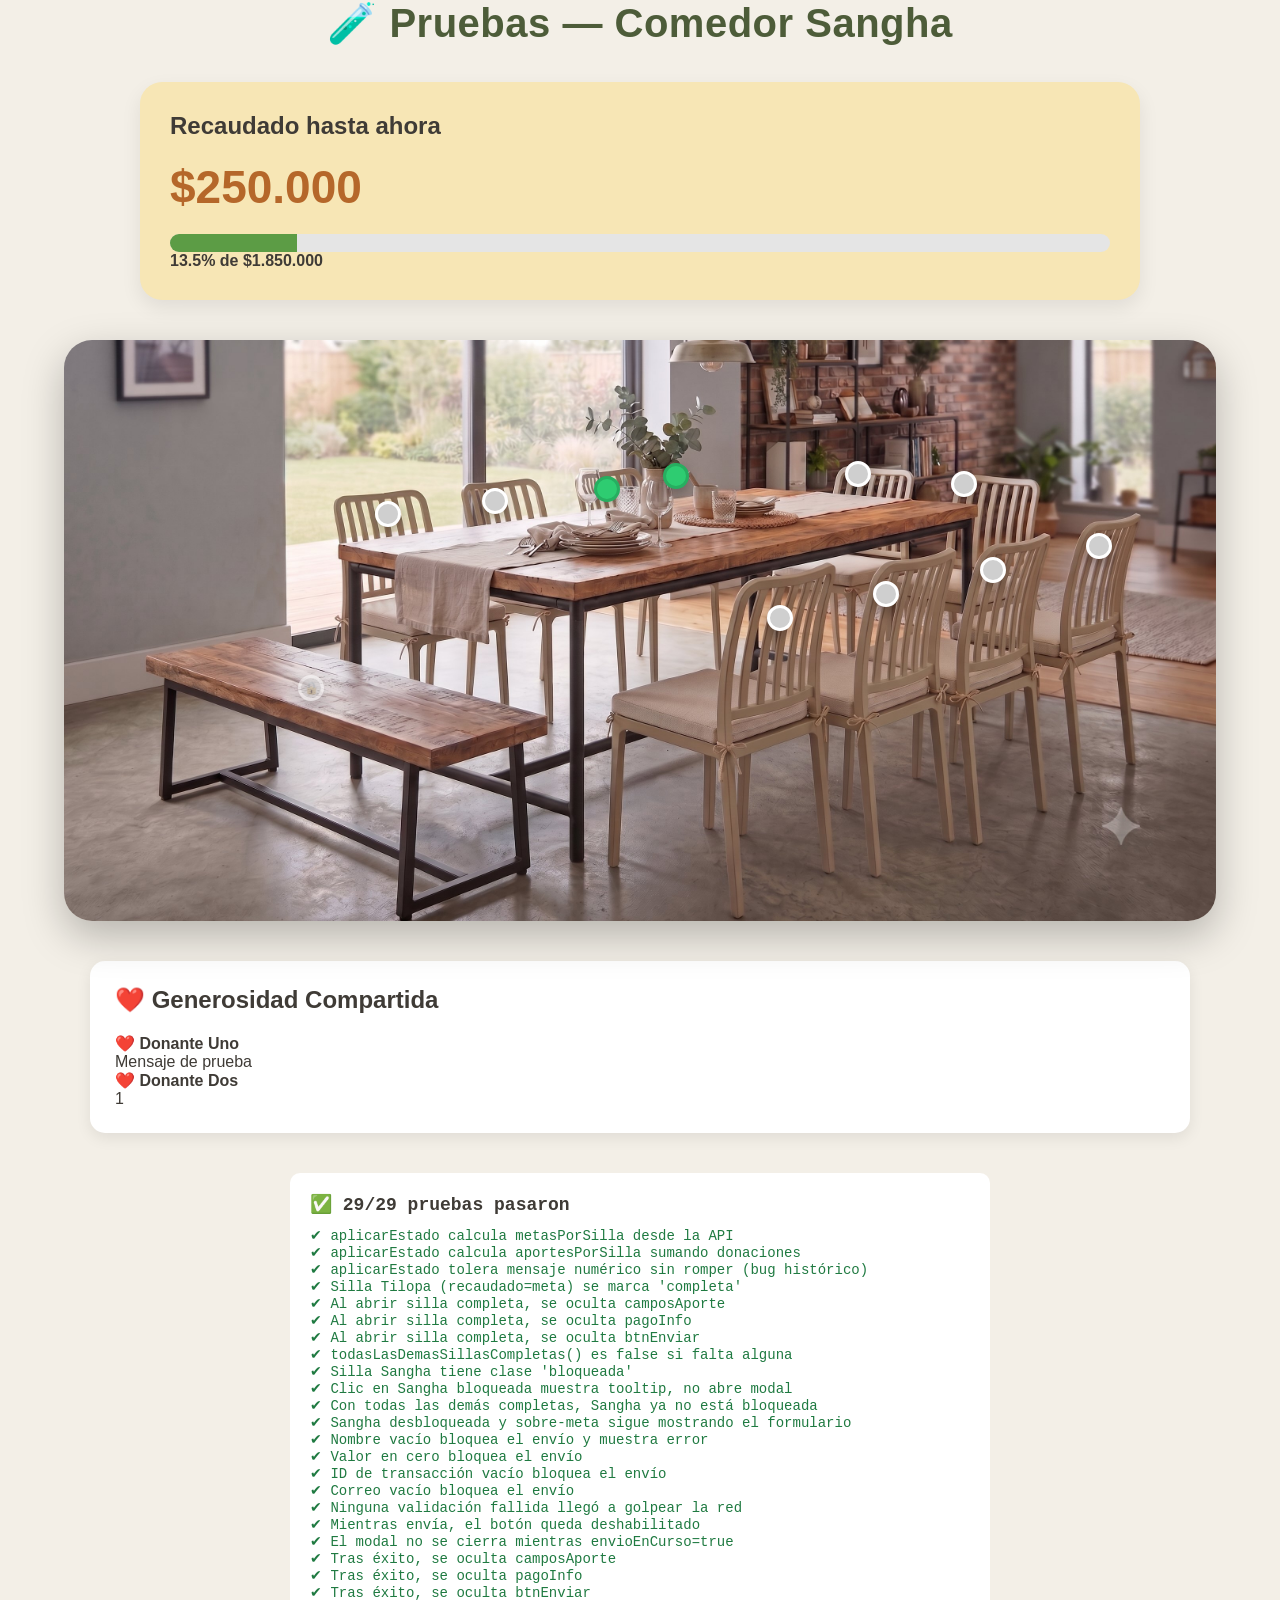
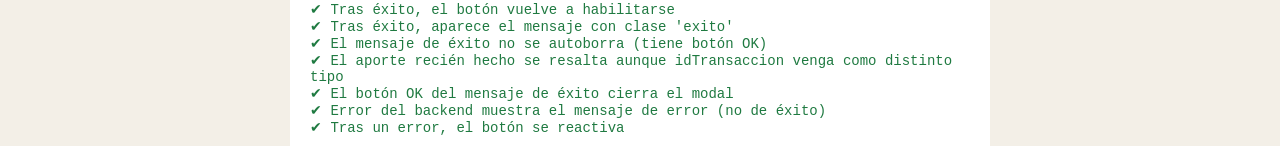
==== tests.html @ 8f247d3e "Agrega arnés de pruebas de regresión (sin dependencias, corre en el navegador) No hay Node/npm en es" ====
<!DOCTYPE html>
<html lang="es">

<head>

    <meta charset="UTF-8">
    <title>Pruebas — Comedor Sangha</title>

    <link rel="stylesheet" href="styles.css">

    <style>
        #resultadosPruebas{
            max-width:700px;
            margin:20px auto;
            font-family:monospace;
            font-size:14px;
            background:white;
            padding:20px;
            border-radius:10px;
        }
        .prueba-ok{ color:#1f7a41; }
        .prueba-fail{ color:#a3312a; font-weight:bold; }
        #resumenPruebas{
            font-size:18px;
            font-weight:bold;
            margin-bottom:12px;
        }
    </style>

</head>

<body>

    <div id="overlayCargaPagina" class="overlay-carga-pagina visible">
        <div class="spinner-grande"></div>
    </div>

    <header>
        <h1>🧪 Pruebas — Comedor Sangha</h1>
    </header>

    <section class="resumen">
        <h2>Recaudado hasta ahora</h2>
        <div id="dineroTotal" class="dinero">$0</div>
        <div class="barra"><div id="barraProgreso" class="barra-interna"></div></div>
        <div id="porcentajeGeneral">0% de $1.850.000</div>
    </section>

    <main id="contenedorComedor" class="contenedor-comedor">
        <img src="assets/comedor.jpg" class="foto-comedor" alt="Comedor">
        <div id="chairLayer"></div>
    </main>

    <div id="modal" class="modal">
        <div class="modal-card">
            <div class="modal-cabecera">
                <span id="cerrarModal" class="cerrar">&times;</span>
                <h2 id="tituloModal"></h2>
            </div>
            <div id="modalCuerpo" class="modal-cuerpo">
                <div id="mensajeEstado" class="mensaje-estado"></div>
                <p id="textoModal"></p>
                <div id="listaAportesModal" class="lista-aportes-modal"></div>
                <div id="pagoInfo" class="pago-info">
                    <img src="assets/qr-brebe-cowfundingmde.jpeg" alt="QR" class="qr-pago">
                    <div class="datos-pago">
                        <span class="llave-etiqueta">Llave Bre-B</span>
                        <span class="llave-pago">@cowfundingmde</span>
                        <p class="descripcion-pago">Escanea el QR o copia la llave.</p>
                    </div>
                </div>
                <div id="camposAporte">
                    <input id="nombre" type="text" placeholder="Tu nombre *" required>
                    <input id="valor" type="number" placeholder="Valor del aporte (COP) *" required>
                    <textarea id="mensaje" placeholder="Mensaje (opcional)"></textarea>
                    <input id="idTransaccion" type="text" placeholder="ID de la transacción *" required>
                    <input id="email" type="email" placeholder="Tu correo *" required>
                </div>
            </div>
            <button id="btnEnviar">❤️ Reservar aporte</button>
            <div id="overlayCarga" class="overlay-carga"><div class="spinner-grande"></div></div>
        </div>
    </div>

    <section class="generosidad">
        <h2>❤️ Generosidad Compartida</h2>
        <div id="listaDonantes">Aún no hay aportes registrados.</div>
    </section>

    <div id="resultadosPruebas">Cargando pruebas...</div>

    <script>
        // ===============================
        // MOCK DE fetch — evita llamadas reales a Apps Script.
        // Las pruebas configuran window.__mockPost antes de simular un envío.
        // ===============================

        window.__mockEstadoInicial = {
            recaudado: 250000,
            meta: 1850000,
            metas: {
                "Silla Tilopa": 125000,
                "Silla Naropa": 125000,
                "Silla Saraha": 125000,
                "Silla Nagarjuna": 125000,
                "Silla Virupa": 125000,
                "Silla Kanhapa": 125000,
                "Silla Kukuripa": 125000,
                "Silla Lakshminkara": 125000,
                "Silla Sukhasiddhi": 125000,
                "Silla Niguma": 125000,
                "Silla Sangha": 600000
            },
            donaciones: [
                { silla:"Silla Tilopa", nombre:"Donante Uno", valor:125000, idTransaccion:"AAA1", mensaje:"Mensaje de prueba", email:"uno@test.com" },
                { silla:"Silla Naropa", nombre:"Donante Dos", valor:125000, idTransaccion:12345, mensaje:1, email:"dos@test.com" }
            ]
        };

        window.__mockPost = null; // las pruebas lo asignan antes de simular btnEnviar.click()

        window.__llamadasFetch = [];

        window.fetch = function(url, opciones){
            window.__llamadasFetch.push({ url, opciones });

            const esPost = opciones && opciones.method === "POST";

            if (!esPost) {
                return Promise.resolve({
                    json: () => Promise.resolve(window.__mockEstadoInicial),
                    text: () => Promise.resolve(JSON.stringify(window.__mockEstadoInicial))
                });
            }

            const respuesta = window.__mockPost || { ok: true, mensaje: "Reserva registrada correctamente" };

            // Demora artificial para poder probar el estado "enviando..." de forma confiable
            return new Promise(resolve => {
                setTimeout(() => {
                    resolve({
                        text: () => Promise.resolve(JSON.stringify(respuesta))
                    });
                }, 200);
            });
        };
    </script>

    <script src="data.js"></script>
    <script src="script.js"></script>

    <script>
        // ===============================
        // ARNÉS DE PRUEBAS (sin dependencias externas)
        // ===============================

        const resultados = [];

        function assert(nombre, condicion, detalle){
            resultados.push({ nombre, ok: !!condicion, detalle: detalle || "" });
        }

        function chairPorNombre(nombre){
            return Array.from(document.querySelectorAll(".chair"))
                .find(c => c.querySelector("span").textContent === nombre);
        }

        function llenarCampos(datos){
            document.getElementById("nombre").value = datos.nombre || "";
            document.getElementById("valor").value = datos.valor || "";
            document.getElementById("mensaje").value = datos.mensaje || "";
            document.getElementById("idTransaccion").value = datos.idTransaccion || "";
            document.getElementById("email").value = datos.email || "";
        }

        function esperar(ms){
            return new Promise(r => setTimeout(r, ms));
        }

        async function correrPruebas(){

            // Esperamos a que cargue el estado inicial (mock, instantáneo pero async)
            await esperar(300);

            // ---- 1. aplicarEstado pobló correctamente los mapas ----
            assert(
                "aplicarEstado calcula metasPorSilla desde la API",
                metasPorSilla["Silla Tilopa"] === 125000 && metasPorSilla["Silla Sangha"] === 600000,
                JSON.stringify(metasPorSilla)
            );

            assert(
                "aplicarEstado calcula aportesPorSilla sumando donaciones",
                aportesPorSilla["Silla Tilopa"] === 125000 && aportesPorSilla["Silla Naropa"] === 125000,
                JSON.stringify(aportesPorSilla)
            );

            assert(
                "aplicarEstado tolera mensaje numérico sin romper (bug histórico)",
                document.getElementById("dineroTotal").textContent.includes("250.000"),
                document.getElementById("dineroTotal").textContent
            );

            // ---- 2. Silla completa oculta form/QR/botón ----
            const tilopa = chairPorNombre("Silla Tilopa");
            assert("Silla Tilopa (recaudado=meta) se marca 'completa'", tilopa.classList.contains("completa"));

            tilopa.click();
            assert("Al abrir silla completa, se oculta camposAporte", camposAporte.style.display === "none");
            assert("Al abrir silla completa, se oculta pagoInfo", pagoInfo.style.display === "none");
            assert("Al abrir silla completa, se oculta btnEnviar", btnEnviar.style.display === "none");
            cerrarModalCompleto();

            // ---- 3. Silla Sangha bloqueada mientras no todas las demás estén completas ----
            assert(
                "todasLasDemasSillasCompletas() es false si falta alguna",
                todasLasDemasSillasCompletas() === false
            );

            const sangha = chairPorNombre("Silla Sangha");
            assert("Silla Sangha tiene clase 'bloqueada'", sangha.classList.contains("bloqueada"));

            sangha.click();
            assert(
                "Clic en Sangha bloqueada muestra tooltip, no abre modal",
                document.querySelector(".sangha-tooltip") !== null && modal.style.display !== "flex"
            );
            cerrarTooltipSangha();

            // ---- 4. Silla Sangha desbloqueada nunca oculta el formulario, sin límite ----
            chairs.forEach(c => {
                if (c.nombre !== "Silla Sangha") aportesPorSilla[c.nombre] = metasPorSilla[c.nombre];
            });
            aportesPorSilla["Silla Sangha"] = 5000000; // muy por encima de su meta
            dibujarSillas();

            assert(
                "Con todas las demás completas, Sangha ya no está bloqueada",
                todasLasDemasSillasCompletas() === true
            );

            const sanghaDesbloqueada = chairPorNombre("Silla Sangha");
            sanghaDesbloqueada.click();
            assert(
                "Sangha desbloqueada y sobre-meta sigue mostrando el formulario",
                camposAporte.style.display === "block" && btnEnviar.style.display === "block"
            );
            cerrarModalCompleto();

            // ---- 5. Validaciones del formulario (sin llamar a fetch) ----
            const llamadasAntes = window.__llamadasFetch.length;

            const saraha = chairPorNombre("Silla Saraha");
            saraha.click();

            llenarCampos({ nombre:"", valor:"1000", idTransaccion:"X", email:"a@a.com" });
            btnEnviar.click();
            assert(
                "Nombre vacío bloquea el envío y muestra error",
                mensajeEstado.className.includes("error") && mensajeEstado.textContent.includes("nombre")
            );

            llenarCampos({ nombre:"Ana", valor:"0", idTransaccion:"X", email:"a@a.com" });
            btnEnviar.click();
            assert(
                "Valor en cero bloquea el envío",
                mensajeEstado.className.includes("error") && mensajeEstado.textContent.includes("valor")
            );

            llenarCampos({ nombre:"Ana", valor:"1000", idTransaccion:"", email:"a@a.com" });
            btnEnviar.click();
            assert(
                "ID de transacción vacío bloquea el envío",
                mensajeEstado.className.includes("error") && mensajeEstado.textContent.includes("transacción")
            );

            llenarCampos({ nombre:"Ana", valor:"1000", idTransaccion:"X", email:"" });
            btnEnviar.click();
            assert(
                "Correo vacío bloquea el envío",
                mensajeEstado.className.includes("error") && mensajeEstado.textContent.includes("correo")
            );

            assert(
                "Ninguna validación fallida llegó a golpear la red",
                window.__llamadasFetch.length === llamadasAntes
            );

            // ---- 6. Envío exitoso: oculta form/QR/botón, sube el scroll, resalta el aporte propio ----
            window.__mockPost = Object.assign({
                ok: true,
                mensaje: "Reserva registrada correctamente"
            }, window.__mockEstadoInicial, {
                recaudado: 251000,
                donaciones: window.__mockEstadoInicial.donaciones.concat([{
                    silla: "Silla Saraha",
                    nombre: "Ana",
                    valor: 1000,
                    idTransaccion: "99999999", // simula lo que Sheets guardaría como texto
                    mensaje: "",
                    email: "a@a.com"
                }])
            });

            llenarCampos({ nombre:"Ana", valor:"1000", idTransaccion:"99999999", email:"a@a.com" });
            btnEnviar.click();

            await esperar(50);
            assert("Mientras envía, el botón queda deshabilitado", btnEnviar.disabled === true);

            // Intento de cierre durante el envío: no debe cerrar
            cerrarModalCompleto();
            assert("El modal no se cierra mientras envioEnCurso=true", modal.style.display === "flex");

            await esperar(400);

            assert("Tras éxito, se oculta camposAporte", camposAporte.style.display === "none");
            assert("Tras éxito, se oculta pagoInfo", pagoInfo.style.display === "none");
            assert("Tras éxito, se oculta btnEnviar", btnEnviar.style.display === "none");
            assert("Tras éxito, el botón vuelve a habilitarse", btnEnviar.disabled === false);
            assert("Tras éxito, aparece el mensaje con clase 'exito'", mensajeEstado.className.includes("exito"));
            assert("El mensaje de éxito no se autoborra (tiene botón OK)", !!document.querySelector(".btn-ok-mensaje"));

            const propio = document.querySelector(".item-donacion.aporte-propio");
            assert(
                "El aporte recién hecho se resalta aunque idTransaccion venga como distinto tipo",
                propio !== null && propio.textContent.includes("¡Tu aporte!")
            );

            // El OK debe cerrar el modal completo
            document.querySelector(".btn-ok-mensaje").click();
            assert("El botón OK del mensaje de éxito cierra el modal", modal.style.display === "none");

            // ---- 7. Respuesta de error del backend también refresca el estado ----
            const virupa = chairPorNombre("Silla Virupa");
            virupa.click();

            window.__mockPost = Object.assign({
                ok: false,
                error: "Esta silla ya fue completada por otro amigo. ❤️"
            }, window.__mockEstadoInicial);

            llenarCampos({ nombre:"Ana", valor:"1000", idTransaccion:"Y1", email:"a@a.com" });
            btnEnviar.click();
            await esperar(300);

            assert(
                "Error del backend muestra el mensaje de error (no de éxito)",
                mensajeEstado.className.includes("error")
            );
            assert(
                "Tras un error, el botón se reactiva",
                btnEnviar.disabled === false
            );

            cerrarModalCompleto();

            // ---- Render de resultados ----
            renderResultados();

        }

        function renderResultados(){

            const total = resultados.length;
            const fallidas = resultados.filter(r => !r.ok);
            const contenedor = document.getElementById("resultadosPruebas");

            let html = `<div id="resumenPruebas">${fallidas.length === 0 ? "✅" : "❌"} ${total - fallidas.length}/${total} pruebas pasaron</div>`;

            resultados.forEach(r => {
                html += `<div class="${r.ok ? 'prueba-ok' : 'prueba-fail'}">${r.ok ? "✔" : "✘"} ${r.nombre}${r.ok ? "" : " — " + r.detalle}</div>`;
            });

            contenedor.innerHTML = html;

            console.log(`${total - fallidas.length}/${total} pruebas OK`);
            if (fallidas.length) console.error("Pruebas fallidas:", fallidas);

        }

        correrPruebas();
    </script>

</body>

</html>
---- styles.css ----
*{
    margin:0;
    padding:0;
    box-sizing:border-box;
}

body{
    margin:0;
    font-family:'Segoe UI', Tahoma, Geneva, Verdana, sans-serif;
    background:#f3efe7;
    color:#3f3b36;
}

}

header{
text-align: center;
    background:linear-gradient(180deg,#6d8b57,#9fb68a);

    color:white;

    padding:45px 25px;

    text-align:center;

    box-shadow:0 4px 20px rgba(0,0,0,.15);

}

header h1{
text-align: center;
    margin-bottom:18px;

    font-size:2.5rem;

    letter-spacing:.5px;

}

.subtitulo{
text-align: center;
    font-size:2.5rem;

    font-weight:900;

    margin-bottom:12px;

}

.descripcion{
  font-size:1.3rem;
    max-width:700px;
text-align: center;
    margin:auto;

    line-height:1.8;

    opacity:.96;

}

h1{

    color:#4d5c39;
    margin-bottom:15px;

}

.subtitulo{

    font-size:20px;
    font-weight:bold;
    margin-bottom:10px;

}

.descripcion{

    max-width:800px;
    margin:auto;
    line-height:1.6;

}

.resumen{

    width:92%;

    max-width:1000px;

    margin:35px auto;

    background:#f7e6b5  ;

    border-radius:22px;

    padding:30px;

    box-shadow: 0 8px 20px rgba(0,0,0,0.08);

}

.dinero{

    font-size:46px;

    color:#b5672a;

    font-weight:bold;

    margin:20px 0;

}

.barra{

    width:100%;

    height:18px;

    background:#e5e5e5;

    border-radius:30px;

    overflow:hidden;

}

.barra-interna{

    width:0%;

    height:100%;

    background:linear-gradient(90deg,#7cb342,#4caf50);

    transition:.8s;

}

.barra-interna{

    width:0%;

    height:100%;

    background:#5c9c45;

    transition:.4s;

}

#porcentajeGeneral{

    font-weight:bold;

}

.contenedor-comedor{

    width:90%;

    max-width:1200px;

    margin:40px auto;

    position:relative;

}

.foto-comedor{

    width:100%;

    display:block;

    border-radius:28px;

    box-shadow:0 15px 40px rgba(0,0,0,.25);

    transition:filter .4s ease, opacity .4s ease;

}

.overlay-carga-pagina{
    display:none;
    position:fixed;
    inset:0;
    background:rgba(243,239,231,.94);
    align-items:center;
    justify-content:center;
    z-index:2000;
    transition:opacity .3s ease;
}

.overlay-carga-pagina.visible{
    display:flex;
}

#chairLayer{

    position:absolute;

    top:0;

    left:0;

    width:100%;

    height:100%;

}

.chair{

    position:absolute;

    width:26px;

    height:26px;

    border-radius:50%;

    background:#cfcfcf;

    border:3px solid white;

    cursor:pointer;

    transition:.25s;

    box-shadow:0 5px 14px rgba(0,0,0,.30);

}
.chair.completa{
    background: #2ecc71 !important;
    border-color: #27ae60 !important;
}

.chair.bloqueada{
    opacity:.45;
    filter:grayscale(70%);
}

.chair.bloqueada::after{
    content:"🔒";
    position:absolute;
    top:50%;
    left:50%;
    transform:translate(-50%,-50%);
    font-size:12px;
    pointer-events:none;
}

.sangha-tooltip{
    position:absolute;
    bottom:calc(100% + 10px);
    left:50%;
    transform:translateX(-50%);
    width:220px;
    background:#4d5c39;
    color:white;
    padding:12px 16px;
    border-radius:14px;
    font-size:13px;
    line-height:1.5;
    text-align:center;
    box-shadow:0 10px 30px rgba(0,0,0,.25);
    z-index:50;
    animation:aparecerTooltip .2s ease;
}

.sangha-tooltip::after{
    content:"";
    position:absolute;
    top:100%;
    left:50%;
    transform:translateX(-50%);
    border:8px solid transparent;
    border-top-color:#4d5c39;
}

@keyframes aparecerTooltip{
    from{ opacity:0; transform:translate(-50%,10px); }
    to{ opacity:1; transform:translate(-50%,0); }
}

.chair:hover{

    transform:scale(1.45);

    background:#d67b2b;

}

.chair:hover{

    transform:scale(1.25);

}

.chair span{

    position:absolute;

    top:34px;

    left:50%;

    transform:translateX(-50%);

    background:white;

    border-radius:12px;

    padding:8px 12px;

    font-size:13px;

    font-weight:600;

    box-shadow:0 8px 25px rgba(0,0,0,.18);

    white-space:nowrap;

    display:none;

}

.chair:hover span{

    display:block;

}

.modal{

    display:none;

    position:fixed;

    inset:0;

    background:rgba(0,0,0,.45);

    justify-content:center;

    align-items:center;

    z-index:999;

}

.modal-card{

    position:relative;

    display:flex;

    flex-direction:column;

    width:92%;

    max-width:560px;

    max-height:85vh;

    background:white;

    border-radius:25px;

    padding:30px;

    box-shadow:0 25px 70px rgba(0,0,0,.30);

    animation:aparecer .25s ease;

    overflow:hidden;

}

.modal-cabecera{

    position:relative;

    flex-shrink:0;

}

.modal-cuerpo{

    flex:1 1 auto;

    min-height:0;

    overflow-y:auto;

}

#btnEnviar{

    flex-shrink:0;

}

.lista-aportes-modal{
    max-height:150px;
    overflow-y:auto;
    margin:8px 0 4px;
    padding-right:6px;
}

.grid-donaciones{
    display:grid;
    grid-template-columns:repeat(2, 1fr);
    gap:6px 14px;
    margin-top:8px;
}

.item-donacion{
    font-size:14px;
    white-space:nowrap;
}

.item-donacion.aporte-propio{
    grid-column:1 / -1;
    white-space:normal;
    background:#fff3d6;
    border:1px solid #e0b84c;
    border-radius:8px;
    padding:4px 10px;
    font-weight:700;
    color:#8a6d2f;
}

.sin-aportes{
    margin-top:6px;
    color:#777;
    font-size:14px;
}

.mensaje-estado{
    display:none;
    margin-bottom:14px;
    padding:12px 16px;
    border-radius:12px;
    font-size:14px;
    font-weight:600;
    line-height:1.4;
    text-align:center;
}

.mensaje-estado.exito{
    display:flex;
    align-items:center;
    justify-content:space-between;
    gap:12px;
    text-align:left;
    background:#e7f7ec;
    color:#1f7a41;
    border:1px solid #b7e4c7;
}

.mensaje-estado.error{
    display:block;
    background:#fdeceb;
    color:#a3312a;
    border:1px solid #f3b8b3;
}

.btn-ok-mensaje{
    flex-shrink:0;
    padding:6px 16px;
    border:none;
    border-radius:8px;
    background:#1f7a41;
    color:white;
    font-size:13px;
    font-weight:700;
    cursor:pointer;
}

.btn-ok-mensaje:hover{
    background:#175c31;
}

.overlay-carga{
    display:none;
    position:absolute;
    inset:0;
    background:rgba(255,255,255,.8);
    border-radius:25px;
    align-items:center;
    justify-content:center;
}

.overlay-carga.visible{
    display:flex;
}

.spinner-grande{
    width:42px;
    height:42px;
    border:4px solid #e6d19a;
    border-top-color:#b55d27;
    border-radius:50%;
    animation:girar .8s linear infinite;
}

.spinner-boton{
    display:inline-block;
    width:14px;
    height:14px;
    margin-right:8px;
    vertical-align:middle;
    border:2px solid rgba(255,255,255,.5);
    border-top-color:#fff;
    border-radius:50%;
    animation:girar .7s linear infinite;
}

@keyframes girar{
    to{ transform:rotate(360deg); }
}

.cerrar{

    position:absolute;

    right:20px;

    top:15px;

    font-size:30px;

    cursor:pointer;

}

.pago-info{
    display:flex;
    flex-direction:row;
    align-items:center;
    gap:20px;
    margin-top:18px;
    padding:20px;
    background:#f7f3ea;
    border:1px solid #e6d19a;
    border-radius:14px;
}

.qr-pago{
    width:190px;
    height:190px;
    object-fit:contain;
    border-radius:8px;
    background:white;
    flex-shrink:0;
}

.datos-pago{
    display:flex;
    flex-direction:column;
    align-items:flex-start;
    text-align:left;
    min-width:0;
}

@media(max-width:480px){

    .pago-info{
        flex-direction:column;
        text-align:center;
    }

    .datos-pago{
        align-items:center;
        text-align:center;
    }

}

.llave-etiqueta{
    font-size:12px;
    text-transform:uppercase;
    letter-spacing:.5px;
    color:#8a6d2f;
    font-weight:600;
}

.llave-pago{
    font-size:18px;
    font-weight:800;
    color:#4d5c39;
    margin:2px 0 6px;
}

.descripcion-pago{
    font-size:12.5px;
    line-height:1.4;
    color:#6b4e16;
}

.modal-card input,
.modal-card textarea{

    width:100%;

    margin-top:15px;

    padding:12px;

    border-radius:10px;

    border:1px solid #ccc;

    font-size:15px;

}

.modal-card textarea{

    height:64px;

    resize:none;

}

#btnEnviar{

    margin-top:20px;

    width:100%;

    padding:14px;

    border:none;

    border-radius:12px;

    background:#b55d27;

    color:white;

    font-size:17px;

    cursor:pointer;

}

#btnEnviar:hover{

    background:#96491a;

}

.generosidad{

    width:90%;

    max-width:1100px;

    margin:40px auto;

    background:white;

    border-radius:15px;

    padding:25px;

    box-shadow:0 5px 15px rgba(0,0,0,.08);

}

.generosidad h2{

    margin-bottom:20px;

}

footer{

    margin:50px 20px;

    text-align:center;

    color:#777;

    line-height:1.6;

}

@media(max-width:800px){

    .chair{

        width:26px;

        height:26px;

    }

    .chair span{

        font-size:10px;

    }

}
@keyframes aparecer{

from{

opacity:0;

transform:translateY(30px);

}

to{

opacity:1;

transform:translateY(0);

}

}
.instrucciones{

    max-width: 700px;

    margin: 20px auto;

    padding: 16px 22px;

    background: #fff8e6;

    border: 1px solid #e6d19a;

    border-radius: 14px;

    text-align: center;

    font-size: 1.1rem;

    color: #6b4e16;

    box-shadow: 0 4px 12px rgba(0,0,0,0.06);

}
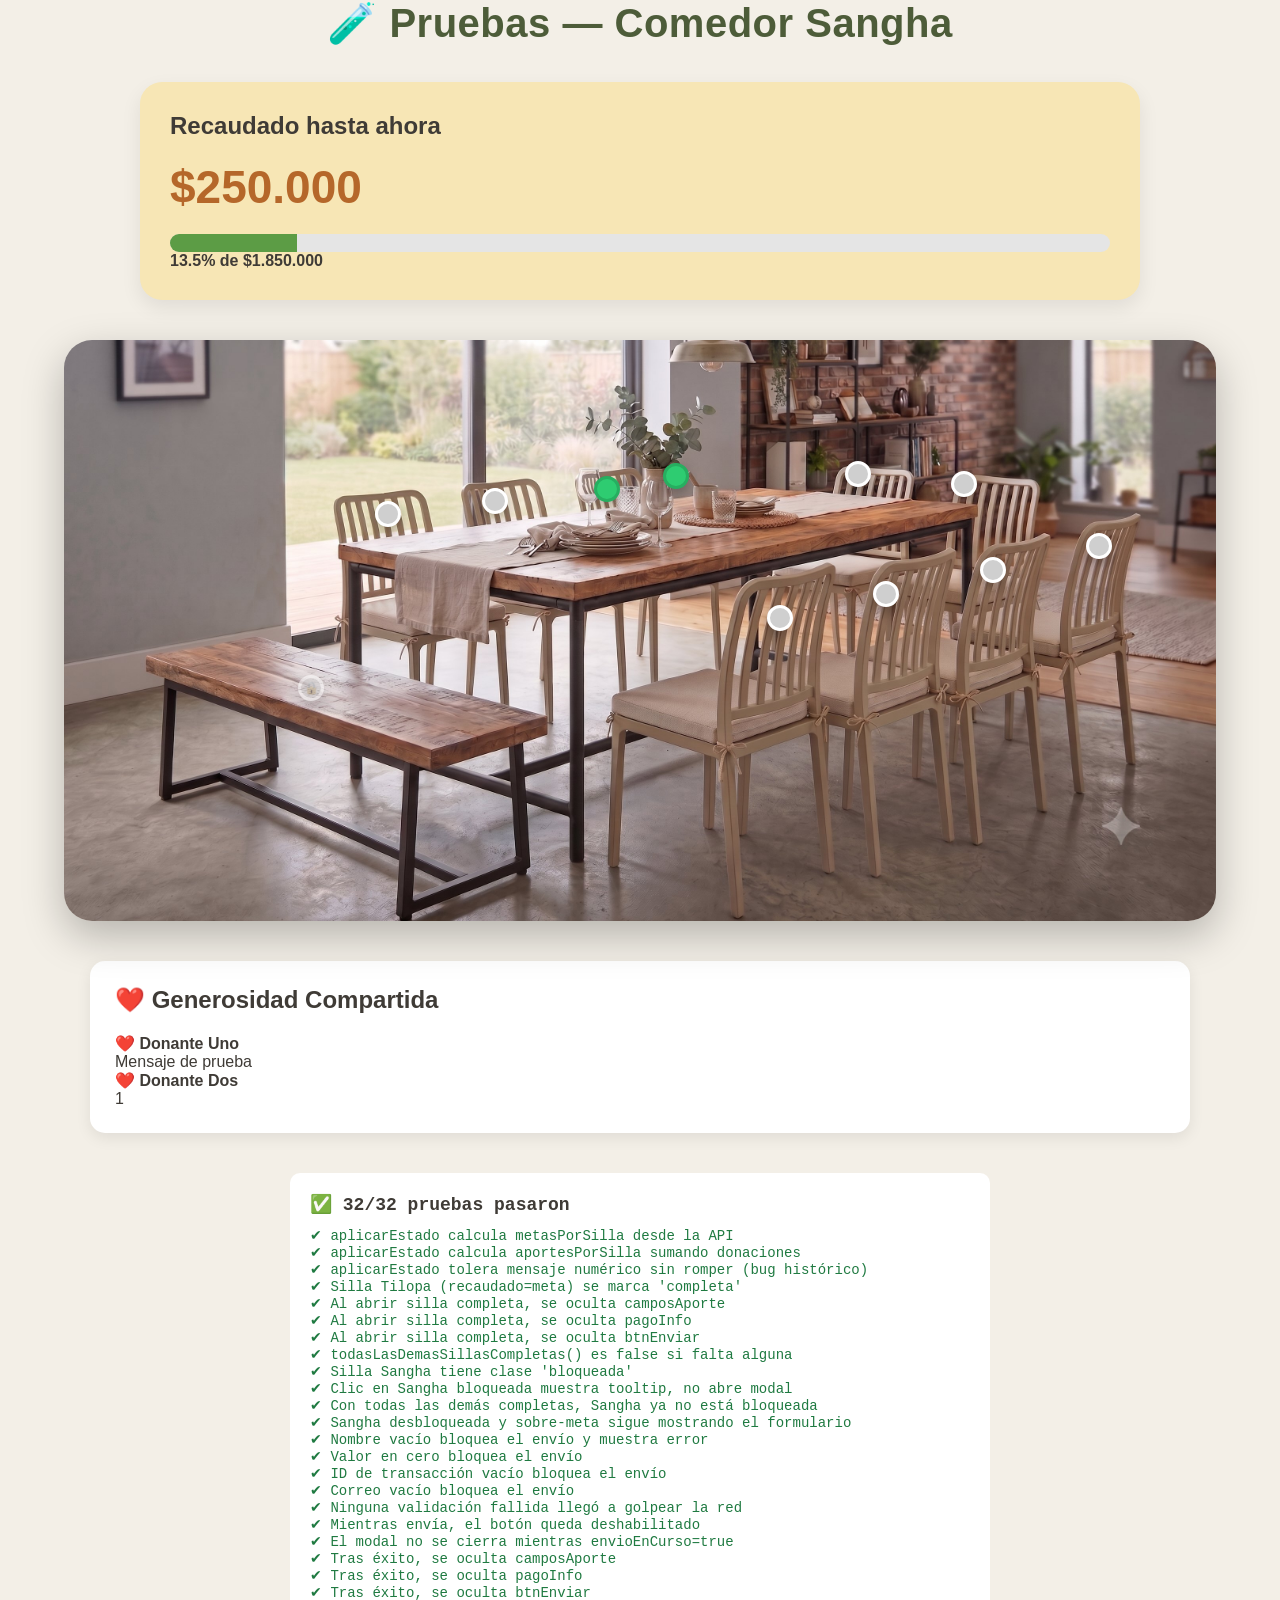
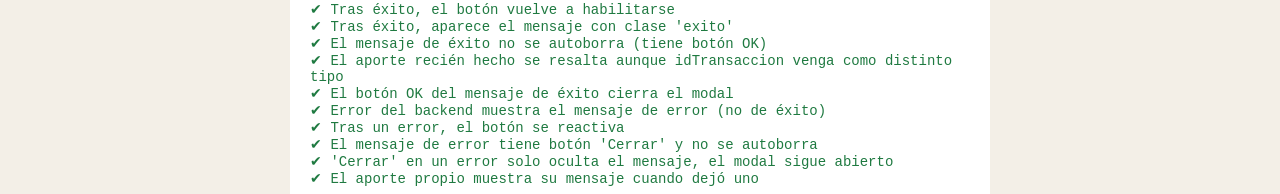
==== commit fa93e9d8: "Muestra el mensaje del aporte propio y hace persistentes los mensajes de error - El aporte resaltado" ====
--- a/tests.html
+++ b/tests.html
@@ -353,6 +353,35 @@
                 btnEnviar.disabled === false
             );
 
+            assert(
+                "El mensaje de error tiene botón 'Cerrar' y no se autoborra",
+                !!document.querySelector(".btn-ok-mensaje") && mensajeEstado.textContent.includes("Cerrar")
+            );
+
+            document.querySelector(".btn-ok-mensaje").click();
+            assert(
+                "'Cerrar' en un error solo oculta el mensaje, el modal sigue abierto",
+                mensajeEstado.className === "mensaje-estado" && modal.style.display === "flex"
+            );
+
+            cerrarModalCompleto();
+
+            // ---- 8. El aporte propio muestra su mensaje, si dejó uno ----
+            ultimoAporteIdTransaccion = "MSG-1";
+            estadoDonaciones = [
+                { silla:"Silla Naropa", nombre:"Ana", valor:5000, idTransaccion:"MSG-1", mensaje:"Con cariño para la Sangha", email:"a@a.com" }
+            ];
+            aportesPorSilla["Silla Naropa"] = 5000;
+
+            const naropaConMensaje = chairPorNombre("Silla Naropa");
+            naropaConMensaje.click();
+
+            const propioConMensaje = document.querySelector(".item-donacion.aporte-propio");
+            assert(
+                "El aporte propio muestra su mensaje cuando dejó uno",
+                propioConMensaje !== null && propioConMensaje.innerHTML.includes("Con cariño para la Sangha")
+            );
+
             cerrarModalCompleto();
 
             // ---- Render de resultados ----
--- a/styles.css
+++ b/styles.css
@@ -433,6 +433,14 @@
     color:#8a6d2f;
 }
 
+.mensaje-propio{
+    display:inline-block;
+    margin-top:4px;
+    font-weight:400;
+    font-style:italic;
+    color:#6b4e16;
+}
+
 .sin-aportes{
     margin-top:6px;
     color:#777;
@@ -450,22 +458,33 @@
     text-align:center;
 }
 
-.mensaje-estado.exito{
+.mensaje-estado.exito,
+.mensaje-estado.error{
     display:flex;
     align-items:center;
     justify-content:space-between;
     gap:12px;
     text-align:left;
+}
+
+.mensaje-estado.exito{
     background:#e7f7ec;
     color:#1f7a41;
     border:1px solid #b7e4c7;
 }
 
 .mensaje-estado.error{
-    display:block;
     background:#fdeceb;
     color:#a3312a;
     border:1px solid #f3b8b3;
+}
+
+.mensaje-estado.error .btn-ok-mensaje{
+    background:#a3312a;
+}
+
+.mensaje-estado.error .btn-ok-mensaje:hover{
+    background:#812319;
 }
 
 .btn-ok-mensaje{
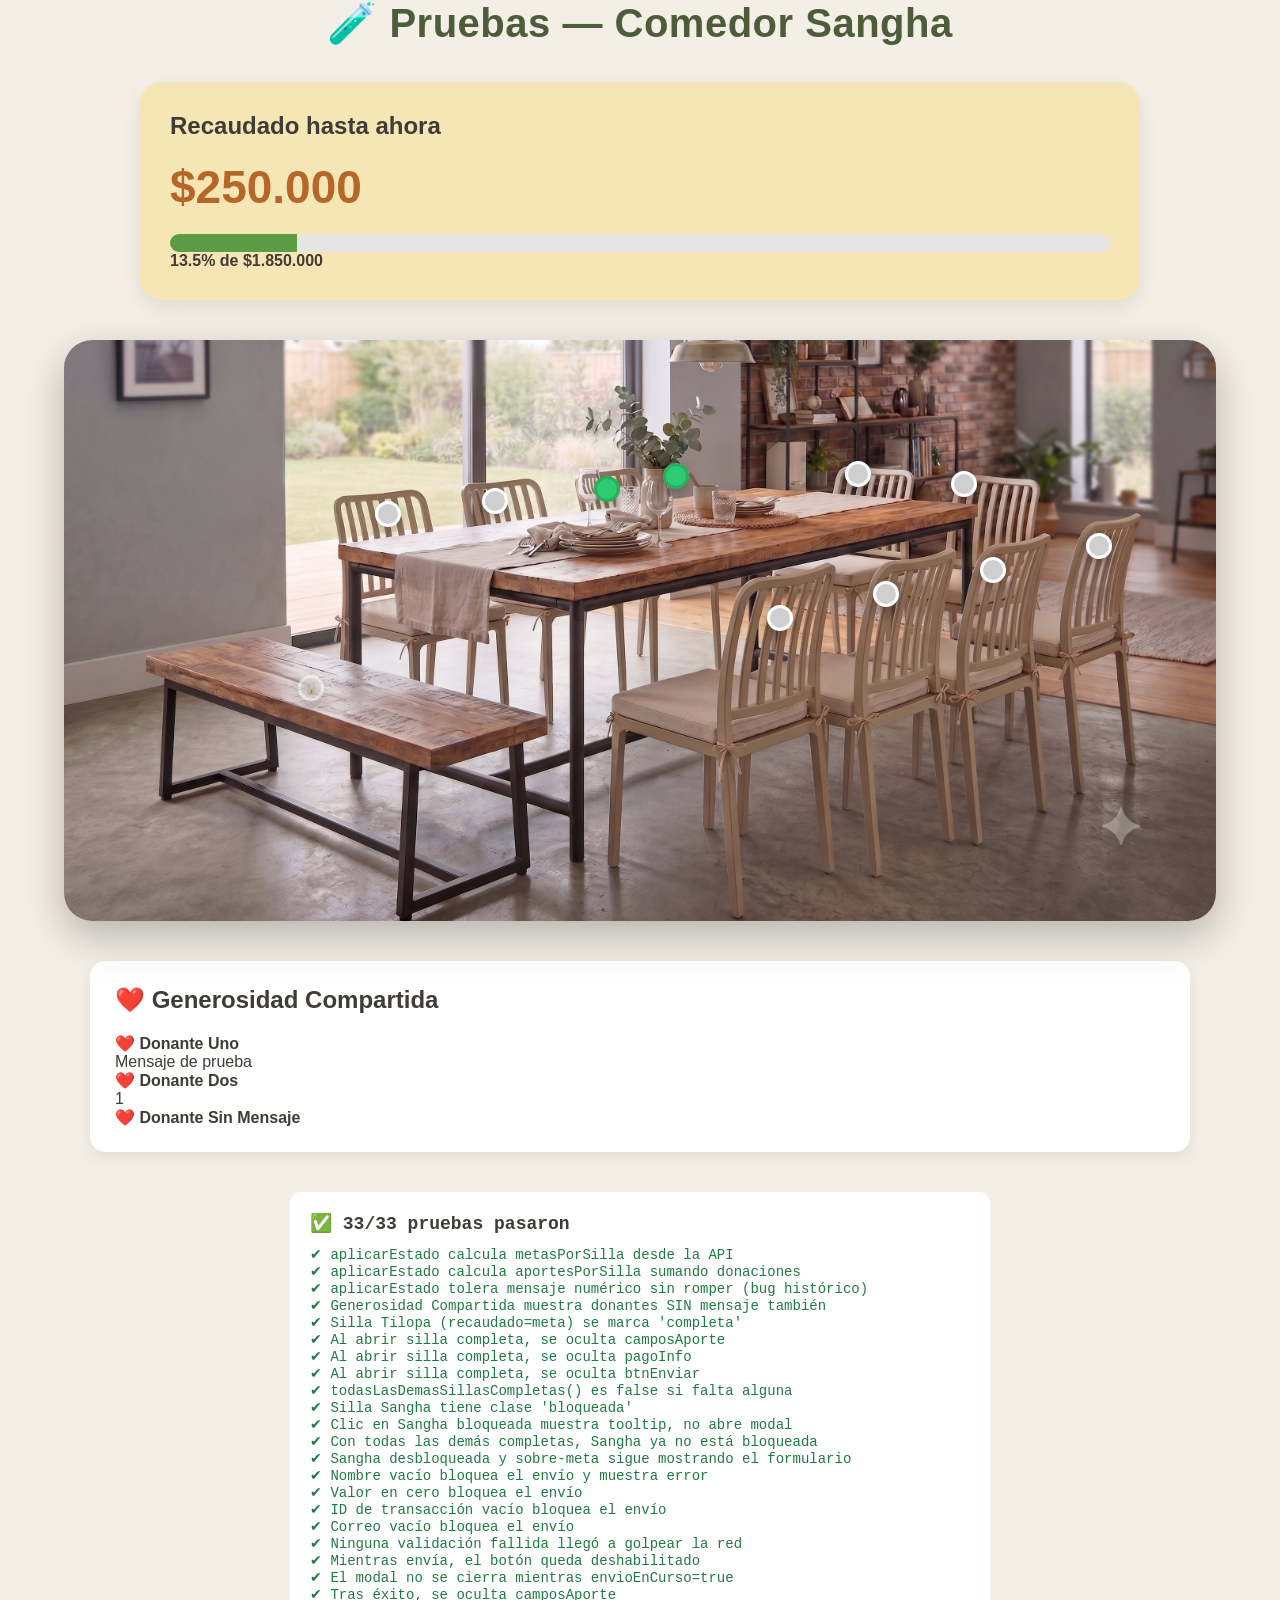
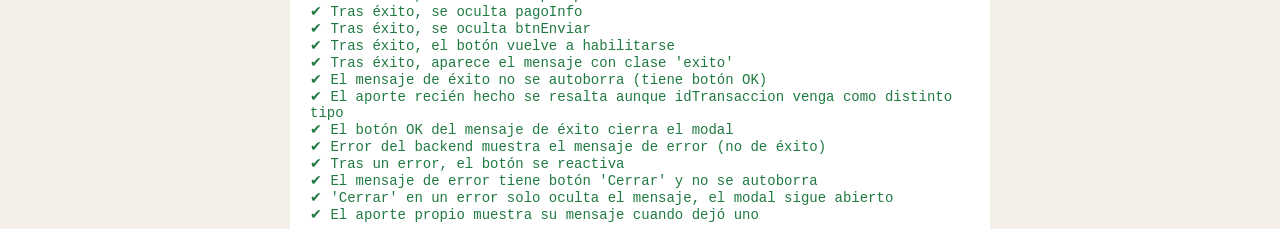
==== commit 5bbe2c6d: "Muestra en Generosidad Compartida los aportes sin mensaje también Antes solo se listaban los donante" ====
--- a/tests.html
+++ b/tests.html
@@ -113,7 +113,8 @@
             },
             donaciones: [
                 { silla:"Silla Tilopa", nombre:"Donante Uno", valor:125000, idTransaccion:"AAA1", mensaje:"Mensaje de prueba", email:"uno@test.com" },
-                { silla:"Silla Naropa", nombre:"Donante Dos", valor:125000, idTransaccion:12345, mensaje:1, email:"dos@test.com" }
+                { silla:"Silla Naropa", nombre:"Donante Dos", valor:125000, idTransaccion:12345, mensaje:1, email:"dos@test.com" },
+                { silla:"Silla Saraha", nombre:"Donante Sin Mensaje", valor:1000, idTransaccion:"AAA3", mensaje:"", email:"tres@test.com" }
             ]
         };
 
@@ -199,6 +200,12 @@
                 "aplicarEstado tolera mensaje numérico sin romper (bug histórico)",
                 document.getElementById("dineroTotal").textContent.includes("250.000"),
                 document.getElementById("dineroTotal").textContent
+            );
+
+            assert(
+                "Generosidad Compartida muestra donantes SIN mensaje también",
+                document.getElementById("listaDonantes").innerHTML.includes("Donante Sin Mensaje"),
+                document.getElementById("listaDonantes").innerHTML
             );
 
             // ---- 2. Silla completa oculta form/QR/botón ----
